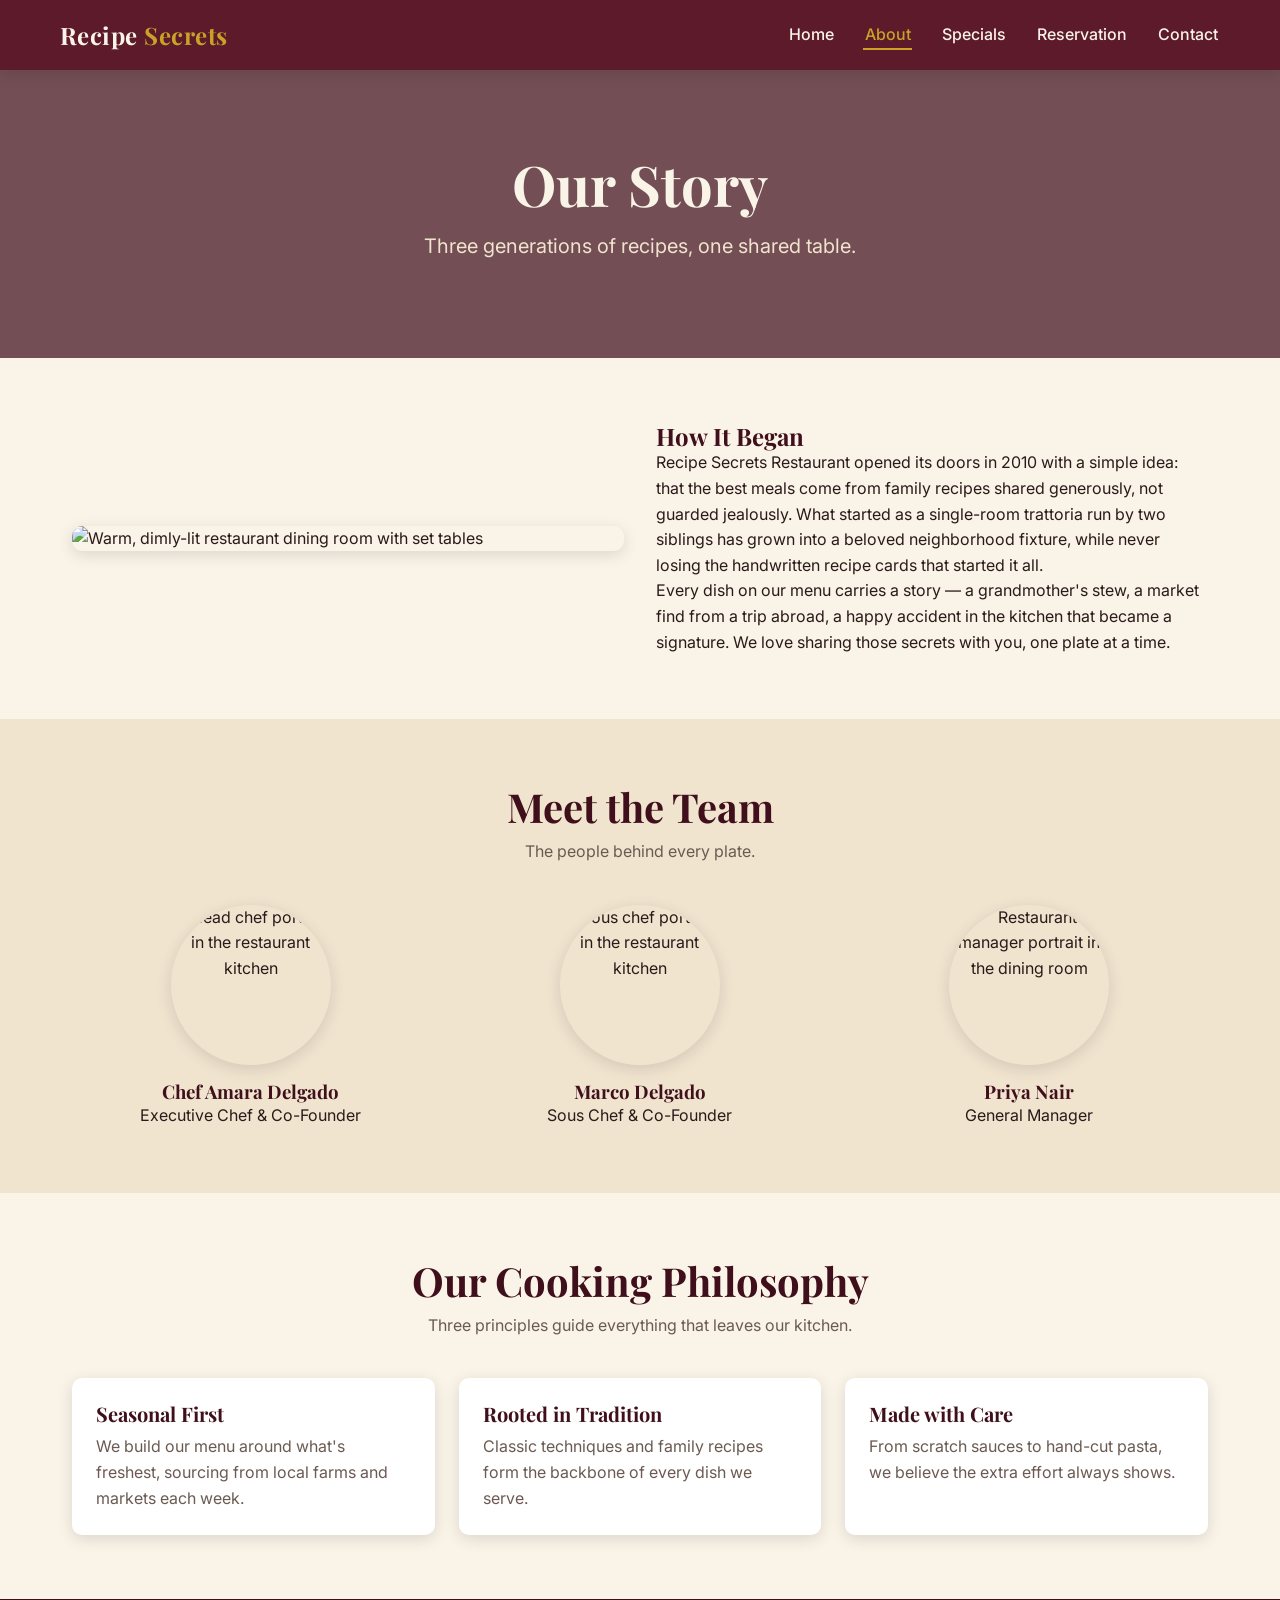
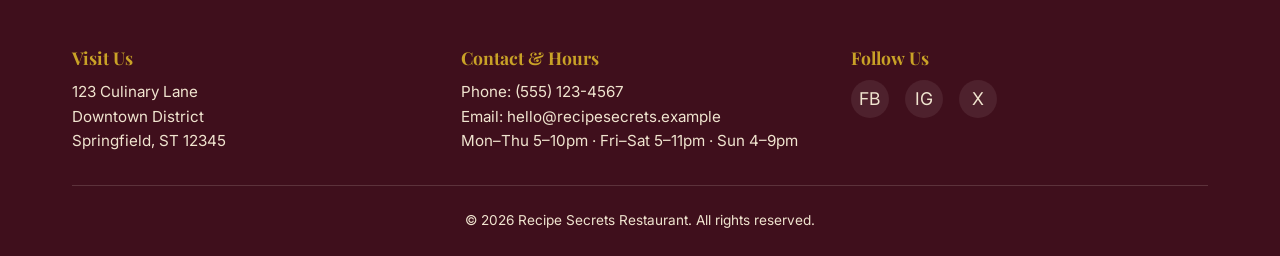
==== about.html @ 724ade4c "Initial commit: Recipe Secrets Restaurant website Add 5-page static site (home, about, specials, res" ====
<!DOCTYPE html>
<html lang="en">
<head>
  <meta charset="UTF-8" />
  <meta name="viewport" content="width=device-width, initial-scale=1.0" />
  <title>About Us | Recipe Secrets Restaurant</title>
  <meta
    name="description"
    content="Learn the story behind Recipe Secrets Restaurant, meet our chef and team, and discover our cooking philosophy."
  />
  <link rel="icon" href="data:image/svg+xml,<svg xmlns=%22http://www.w3.org/2000/svg%22 viewBox=%220 0 100 100%22><text y=%22.9em%22 font-size=%2290%22>🍽️</text></svg>" />
  <link rel="preconnect" href="https://fonts.googleapis.com" />
  <link rel="preconnect" href="https://fonts.gstatic.com" crossorigin />
  <link
    href="https://fonts.googleapis.com/css2?family=Playfair+Display:wght@600;700&family=Inter:wght@400;500;600;700&display=swap"
    rel="stylesheet"
  />
  <link rel="stylesheet" href="css/styles.css" />
</head>
<body>
  <a class="skip-link" href="#main-content">Skip to main content</a>

  <header class="site-header">
    <div class="nav-wrapper">
      <a href="index.html" class="logo">Recipe <span>Secrets</span></a>
      <button class="nav-toggle" aria-label="Toggle navigation menu" aria-expanded="false" aria-controls="main-nav">
        <span class="bar"></span>
        <span class="bar"></span>
        <span class="bar"></span>
      </button>
      <nav class="main-nav" id="main-nav" aria-label="Primary">
        <ul>
          <li><a href="index.html">Home</a></li>
          <li><a href="about.html" aria-current="page">About</a></li>
          <li><a href="specials.html">Specials</a></li>
          <li><a href="reservation.html">Reservation</a></li>
          <li><a href="contact.html">Contact</a></li>
        </ul>
      </nav>
    </div>
    <div class="nav-backdrop"></div>
  </header>

  <main id="main-content">
    <section class="hero page-hero">
      <div class="hero-content">
        <h1>Our Story</h1>
        <p class="tagline">Three generations of recipes, one shared table.</p>
      </div>
    </section>

    <!-- Restaurant story -->
    <section>
      <div class="container">
        <div class="story-grid">
          <img
            src="https://images.unsplash.com/photo-1414235077428-338989a2e8c0?auto=format&fit=crop&w=800&q=80"
            alt="Warm, dimly-lit restaurant dining room with set tables"
            loading="lazy"
          />
          <div>
            <h2>How It Began</h2>
            <!-- TODO: replace -->
            <p>
              Recipe Secrets Restaurant opened its doors in 2010 with a simple idea: that the best meals come from
              family recipes shared generously, not guarded jealously. What started as a single-room trattoria run
              by two siblings has grown into a beloved neighborhood fixture, while never losing the handwritten
              recipe cards that started it all.
            </p>
            <p>
              Every dish on our menu carries a story — a grandmother's stew, a market find from a trip abroad, a
              happy accident in the kitchen that became a signature. We love sharing those secrets with you, one
              plate at a time.
            </p>
          </div>
        </div>
      </div>
    </section>

    <!-- Chef / team -->
    <section class="alt-bg">
      <div class="container">
        <h2 class="section-title">Meet the Team</h2>
        <p class="section-subtitle">The people behind every plate.</p>
        <div class="team-grid">
          <div>
            <img
              src="https://images.unsplash.com/photo-1583394293214-28ded15ee548?auto=format&fit=crop&w=400&q=80"
              alt="Head chef portrait in the restaurant kitchen"
              loading="lazy"
            />
            <h3>Chef Amara Delgado</h3>
            <!-- TODO: replace -->
            <p>Executive Chef &amp; Co-Founder</p>
          </div>
          <div>
            <img
              src="https://images.unsplash.com/photo-1577219491135-ce391730fb2c?auto=format&fit=crop&w=400&q=80"
              alt="Sous chef portrait in the restaurant kitchen"
              loading="lazy"
            />
            <h3>Marco Delgado</h3>
            <!-- TODO: replace -->
            <p>Sous Chef &amp; Co-Founder</p>
          </div>
          <div>
            <img
              src="https://images.unsplash.com/photo-1544005313-94ddf0286df2?auto=format&fit=crop&w=400&q=80"
              alt="Restaurant manager portrait in the dining room"
              loading="lazy"
            />
            <h3>Priya Nair</h3>
            <!-- TODO: replace -->
            <p>General Manager</p>
          </div>
        </div>
      </div>
    </section>

    <!-- Philosophy -->
    <section>
      <div class="container">
        <h2 class="section-title">Our Cooking Philosophy</h2>
        <p class="section-subtitle">Three principles guide everything that leaves our kitchen.</p>
        <div class="philosophy-list">
          <div class="card-body">
            <h3>Seasonal First</h3>
            <!-- TODO: replace -->
            <p>We build our menu around what's freshest, sourcing from local farms and markets each week.</p>
          </div>
          <div class="card-body">
            <h3>Rooted in Tradition</h3>
            <!-- TODO: replace -->
            <p>Classic techniques and family recipes form the backbone of every dish we serve.</p>
          </div>
          <div class="card-body">
            <h3>Made with Care</h3>
            <!-- TODO: replace -->
            <p>From scratch sauces to hand-cut pasta, we believe the extra effort always shows.</p>
          </div>
        </div>
      </div>
    </section>
  </main>

  <footer class="site-footer">
    <div class="container">
      <div class="footer-grid">
        <div>
          <h3>Visit Us</h3>
          <!-- TODO: replace -->
          <address>
            123 Culinary Lane<br />
            Downtown District<br />
            Springfield, ST 12345
          </address>
        </div>
        <div>
          <h3>Contact & Hours</h3>
          <!-- TODO: replace -->
          <p>Phone: (555) 123-4567</p>
          <p>Email: hello@recipesecrets.example</p>
          <p>Mon–Thu 5–10pm · Fri–Sat 5–11pm · Sun 4–9pm</p>
        </div>
        <div>
          <h3>Follow Us</h3>
          <div class="social-links">
            <!-- TODO: replace with real social links -->
            <a href="#" aria-label="Facebook">FB</a>
            <a href="#" aria-label="Instagram">IG</a>
            <a href="#" aria-label="Twitter / X">X</a>
          </div>
        </div>
      </div>
      <div class="footer-bottom">
        <p>&copy; <span id="copyright-year">2026</span> Recipe Secrets Restaurant. All rights reserved.</p>
      </div>
    </div>
  </footer>

  <script src="js/main.js"></script>
</body>
</html>
---- css/styles.css ----
/* =========================================================
   Recipe Secrets Restaurant — shared stylesheet
   Palette: deep burgundy, cream, gold accent
   Headings: Playfair Display (serif) | Body: Inter (sans-serif)
   ========================================================= */

:root {
  --color-burgundy: #5c1a2b;
  --color-burgundy-dark: #3f0f1c;
  --color-cream: #faf3e8;
  --color-cream-dark: #f0e4cf;
  --color-gold: #c9a227;
  --color-gold-light: #e3c767;
  --color-text: #2b1a1a;
  --color-text-light: #6b5a52;
  --color-white: #ffffff;

  --font-heading: "Playfair Display", Georgia, serif;
  --font-body: "Inter", Arial, sans-serif;

  --max-width: 1200px;
  --radius: 10px;
  --shadow: 0 4px 16px rgba(0, 0, 0, 0.12);
}

/* ---------- Reset ---------- */
* {
  margin: 0;
  padding: 0;
  box-sizing: border-box;
}

html {
  scroll-behavior: smooth;
}

body {
  font-family: var(--font-body);
  color: var(--color-text);
  background-color: var(--color-cream);
  line-height: 1.6;
}

img {
  max-width: 100%;
  display: block;
}

a {
  color: inherit;
  text-decoration: none;
}

ul {
  list-style: none;
}

h1,
h2,
h3,
h4 {
  font-family: var(--font-heading);
  line-height: 1.2;
  color: var(--color-burgundy-dark);
}

.container {
  max-width: var(--max-width);
  margin: 0 auto;
  padding: 0 1.25rem;
}

/* ---------- Skip link (accessibility) ---------- */
.skip-link {
  position: absolute;
  left: -999px;
  top: 0;
  background: var(--color-gold);
  color: var(--color-burgundy-dark);
  padding: 0.5rem 1rem;
  z-index: 1000;
  font-weight: 600;
}

.skip-link:focus {
  left: 0;
}

/* ---------- Buttons ---------- */
.btn {
  display: inline-block;
  padding: 0.75rem 1.75rem;
  border-radius: 999px;
  font-weight: 600;
  font-family: var(--font-body);
  border: 2px solid transparent;
  cursor: pointer;
  transition: transform 0.15s ease, box-shadow 0.15s ease, background-color 0.15s ease, color 0.15s ease;
  font-size: 1rem;
}

.btn:hover,
.btn:focus-visible {
  transform: translateY(-2px);
  box-shadow: var(--shadow);
}

.btn-primary {
  background-color: var(--color-gold);
  color: var(--color-burgundy-dark);
}

.btn-primary:hover,
.btn-primary:focus-visible {
  background-color: var(--color-gold-light);
}

.btn-secondary {
  background-color: transparent;
  border-color: var(--color-cream);
  color: var(--color-cream);
}

.btn-secondary:hover,
.btn-secondary:focus-visible {
  background-color: var(--color-cream);
  color: var(--color-burgundy-dark);
}

/* ---------- Header / Nav ---------- */
.site-header {
  background-color: var(--color-burgundy);
  position: sticky;
  top: 0;
  z-index: 500;
  box-shadow: var(--shadow);
}

.nav-wrapper {
  display: flex;
  align-items: center;
  justify-content: space-between;
  padding: 1rem 1.25rem;
  max-width: var(--max-width);
  margin: 0 auto;
}

.logo {
  font-family: var(--font-heading);
  font-size: 1.5rem;
  color: var(--color-cream);
  font-weight: 700;
  letter-spacing: 0.02em;
}

.logo span {
  color: var(--color-gold);
}

.nav-toggle {
  display: none;
  flex-direction: column;
  justify-content: center;
  gap: 5px;
  background: none;
  border: none;
  cursor: pointer;
  padding: 0.5rem;
  z-index: 600;
}

.nav-toggle .bar {
  width: 26px;
  height: 3px;
  background-color: var(--color-cream);
  border-radius: 2px;
  transition: transform 0.2s ease, opacity 0.2s ease;
}

.nav-toggle[aria-expanded="true"] .bar:nth-child(1) {
  transform: translateY(8px) rotate(45deg);
}

.nav-toggle[aria-expanded="true"] .bar:nth-child(2) {
  opacity: 0;
}

.nav-toggle[aria-expanded="true"] .bar:nth-child(3) {
  transform: translateY(-8px) rotate(-45deg);
}

.main-nav ul {
  display: flex;
  gap: 1.75rem;
}

.main-nav a {
  color: var(--color-cream);
  font-weight: 500;
  padding: 0.25rem 0.1rem;
  border-bottom: 2px solid transparent;
  transition: border-color 0.15s ease, color 0.15s ease;
}

.main-nav a:hover,
.main-nav a:focus-visible {
  color: var(--color-gold-light);
}

.main-nav a[aria-current="page"] {
  color: var(--color-gold);
  border-bottom-color: var(--color-gold);
}

@media (max-width: 767px) {
  .nav-toggle {
    display: flex;
  }

  .main-nav {
    position: fixed;
    top: 0;
    right: 0;
    height: 100vh;
    width: min(75vw, 300px);
    background-color: var(--color-burgundy-dark);
    transform: translateX(100%);
    transition: transform 0.25s ease;
    padding: 5rem 1.5rem 2rem;
  }

  .main-nav.is-open {
    transform: translateX(0);
  }

  .main-nav ul {
    flex-direction: column;
    gap: 1.5rem;
  }

  .nav-backdrop {
    position: fixed;
    inset: 0;
    background: rgba(0, 0, 0, 0.5);
    opacity: 0;
    pointer-events: none;
    transition: opacity 0.25s ease;
    z-index: 400;
  }

  .nav-backdrop.is-visible {
    opacity: 1;
    pointer-events: auto;
  }
}

/* ---------- Hero ---------- */
.hero {
  position: relative;
  color: var(--color-cream);
  background: linear-gradient(rgba(63, 15, 28, 0.72), rgba(63, 15, 28, 0.72)),
    url("https://images.unsplash.com/photo-1517248135467-4c7edcad34c4?auto=format&fit=crop&w=1600&q=80") center/cover
      no-repeat;
  padding: 7rem 1.25rem 6rem;
  text-align: center;
}

.hero-content {
  max-width: 700px;
  margin: 0 auto;
}

.hero h1 {
  font-size: clamp(2.25rem, 6vw, 3.5rem);
  color: var(--color-cream);
  margin-bottom: 0.75rem;
}

.hero .tagline {
  font-size: 1.25rem;
  margin-bottom: 2rem;
  color: var(--color-cream-dark);
}

.hero-actions {
  display: flex;
  gap: 1rem;
  justify-content: center;
  flex-wrap: wrap;
}

.page-hero {
  padding: 5rem 1.25rem 4rem;
}

.page-hero h1 {
  color: var(--color-cream);
}

/* ---------- Sections ---------- */
section {
  padding: 4rem 0;
}

.section-title {
  text-align: center;
  font-size: clamp(1.75rem, 4vw, 2.5rem);
  margin-bottom: 0.5rem;
}

.section-subtitle {
  text-align: center;
  color: var(--color-text-light);
  max-width: 600px;
  margin: 0 auto 2.5rem;
}

.alt-bg {
  background-color: var(--color-cream-dark);
}

/* ---------- Cards grid (featured dishes / specials) ---------- */
.card-grid {
  display: grid;
  grid-template-columns: repeat(auto-fit, minmax(260px, 1fr));
  gap: 2rem;
}

.card {
  background-color: var(--color-white);
  border-radius: var(--radius);
  overflow: hidden;
  box-shadow: var(--shadow);
  display: flex;
  flex-direction: column;
}

.card img {
  height: 200px;
  width: 100%;
  object-fit: cover;
}

.card-body {
  padding: 1.5rem;
  flex: 1;
  display: flex;
  flex-direction: column;
}

.card-body h3 {
  font-size: 1.25rem;
  margin-bottom: 0.5rem;
}

.card-body p {
  color: var(--color-text-light);
  flex: 1;
}

.card-price {
  font-weight: 700;
  color: var(--color-burgundy);
  font-size: 1.1rem;
  margin-top: 1rem;
}

.tags {
  display: flex;
  gap: 0.4rem;
  margin-top: 0.75rem;
  flex-wrap: wrap;
}

.tag {
  font-size: 0.75rem;
  font-weight: 700;
  padding: 0.2rem 0.55rem;
  border-radius: 999px;
  background-color: var(--color-cream-dark);
  color: var(--color-burgundy);
  border: 1px solid var(--color-gold);
}

/* ---------- Opening hours table ---------- */
.hours-table {
  max-width: 420px;
  margin: 0 auto;
  width: 100%;
  border-collapse: collapse;
}

.hours-table th,
.hours-table td {
  padding: 0.6rem 0.5rem;
  text-align: left;
  border-bottom: 1px solid var(--color-cream-dark);
}

.hours-table th {
  width: 50%;
  font-weight: 600;
  color: var(--color-burgundy);
}

/* ---------- CTA band ---------- */
.cta-band {
  background-color: var(--color-burgundy);
  color: var(--color-cream);
  text-align: center;
  padding: 3.5rem 1.25rem;
}

.cta-band h2 {
  color: var(--color-cream);
  margin-bottom: 1rem;
}

/* ---------- About page ---------- */
.story-grid {
  display: grid;
  grid-template-columns: 1fr;
  gap: 2rem;
  align-items: center;
}

@media (min-width: 768px) {
  .story-grid {
    grid-template-columns: 1fr 1fr;
  }
}

.story-grid img {
  border-radius: var(--radius);
  box-shadow: var(--shadow);
}

.team-grid {
  display: grid;
  grid-template-columns: repeat(auto-fit, minmax(220px, 1fr));
  gap: 2rem;
  text-align: center;
}

.team-grid img {
  width: 160px;
  height: 160px;
  object-fit: cover;
  border-radius: 50%;
  margin: 0 auto 1rem;
  box-shadow: var(--shadow);
}

.philosophy-list {
  display: grid;
  grid-template-columns: repeat(auto-fit, minmax(220px, 1fr));
  gap: 1.5rem;
  margin-top: 2rem;
}

.philosophy-list .card-body {
  padding: 1.5rem;
  background-color: var(--color-white);
  border-radius: var(--radius);
  box-shadow: var(--shadow);
}

/* ---------- Forms ---------- */
.form-wrapper {
  max-width: 640px;
  margin: 0 auto;
  background-color: var(--color-white);
  padding: 2rem;
  border-radius: var(--radius);
  box-shadow: var(--shadow);
}

.form-row {
  display: grid;
  grid-template-columns: 1fr;
  gap: 1.25rem;
  margin-bottom: 1.25rem;
}

@media (min-width: 600px) {
  .form-row.two-col {
    grid-template-columns: 1fr 1fr;
  }
}

.form-field {
  display: flex;
  flex-direction: column;
  gap: 0.4rem;
}

.form-field label {
  font-weight: 600;
  font-size: 0.95rem;
}

.form-field .required {
  color: var(--color-burgundy);
}

.form-field input,
.form-field select,
.form-field textarea {
  font-family: var(--font-body);
  font-size: 1rem;
  padding: 0.65rem 0.75rem;
  border: 1px solid #cbb9a0;
  border-radius: 6px;
  background-color: var(--color-cream);
  color: var(--color-text);
}

.form-field input:focus,
.form-field select:focus,
.form-field textarea:focus {
  outline: 2px solid var(--color-gold);
  outline-offset: 1px;
  border-color: var(--color-gold);
}

.form-field textarea {
  resize: vertical;
  min-height: 110px;
}

.error-message {
  color: #a3261b;
  font-size: 0.85rem;
  min-height: 1.1em;
}

.form-field.has-error input,
.form-field.has-error select,
.form-field.has-error textarea {
  border-color: #a3261b;
}

.form-success {
  display: none;
  background-color: #e4f3e4;
  border: 1px solid #2e7d32;
  color: #1b4d1e;
  padding: 1rem 1.25rem;
  border-radius: 8px;
  margin-bottom: 1.25rem;
  font-weight: 600;
}

.form-success.is-visible {
  display: block;
}

.form-note {
  font-size: 0.85rem;
  color: var(--color-text-light);
  margin-top: 1rem;
}

/* ---------- Contact page ---------- */
.contact-grid {
  display: grid;
  grid-template-columns: 1fr;
  gap: 2.5rem;
}

@media (min-width: 900px) {
  .contact-grid {
    grid-template-columns: 1fr 1fr;
  }
}

.contact-info-list li {
  display: flex;
  gap: 0.75rem;
  margin-bottom: 1rem;
  align-items: flex-start;
}

.contact-info-list .icon {
  font-size: 1.25rem;
  color: var(--color-gold);
  flex-shrink: 0;
}

.map-frame {
  width: 100%;
  border: 0;
  border-radius: var(--radius);
  min-height: 260px;
  box-shadow: var(--shadow);
}

/* ---------- Footer ---------- */
.site-footer {
  background-color: var(--color-burgundy-dark);
  color: var(--color-cream-dark);
  padding: 3rem 0 1.5rem;
}

.footer-grid {
  display: grid;
  grid-template-columns: 1fr;
  gap: 2rem;
  margin-bottom: 2rem;
}

@media (min-width: 640px) {
  .footer-grid {
    grid-template-columns: repeat(3, 1fr);
  }
}

.footer-grid h3 {
  color: var(--color-gold);
  font-size: 1.1rem;
  margin-bottom: 0.75rem;
}

.footer-grid p,
.footer-grid address {
  font-style: normal;
  color: var(--color-cream-dark);
  font-size: 0.95rem;
}

.social-links {
  display: flex;
  gap: 1rem;
  margin-top: 0.5rem;
}

.social-links a {
  display: inline-flex;
  align-items: center;
  justify-content: center;
  width: 38px;
  height: 38px;
  border-radius: 50%;
  background-color: rgba(250, 243, 232, 0.08);
  font-size: 1.1rem;
  transition: background-color 0.15s ease;
}

.social-links a:hover,
.social-links a:focus-visible {
  background-color: var(--color-gold);
  color: var(--color-burgundy-dark);
}

.footer-bottom {
  text-align: center;
  border-top: 1px solid rgba(250, 243, 232, 0.15);
  padding-top: 1.5rem;
  font-size: 0.85rem;
  color: var(--color-cream-dark);
}

/* ---------- Utility ---------- */
.visually-hidden {
  position: absolute;
  width: 1px;
  height: 1px;
  overflow: hidden;
  clip: rect(0 0 0 0);
  white-space: nowrap;
}

@media (min-width: 1280px) {
  .container {
    padding: 0 2rem;
  }
}
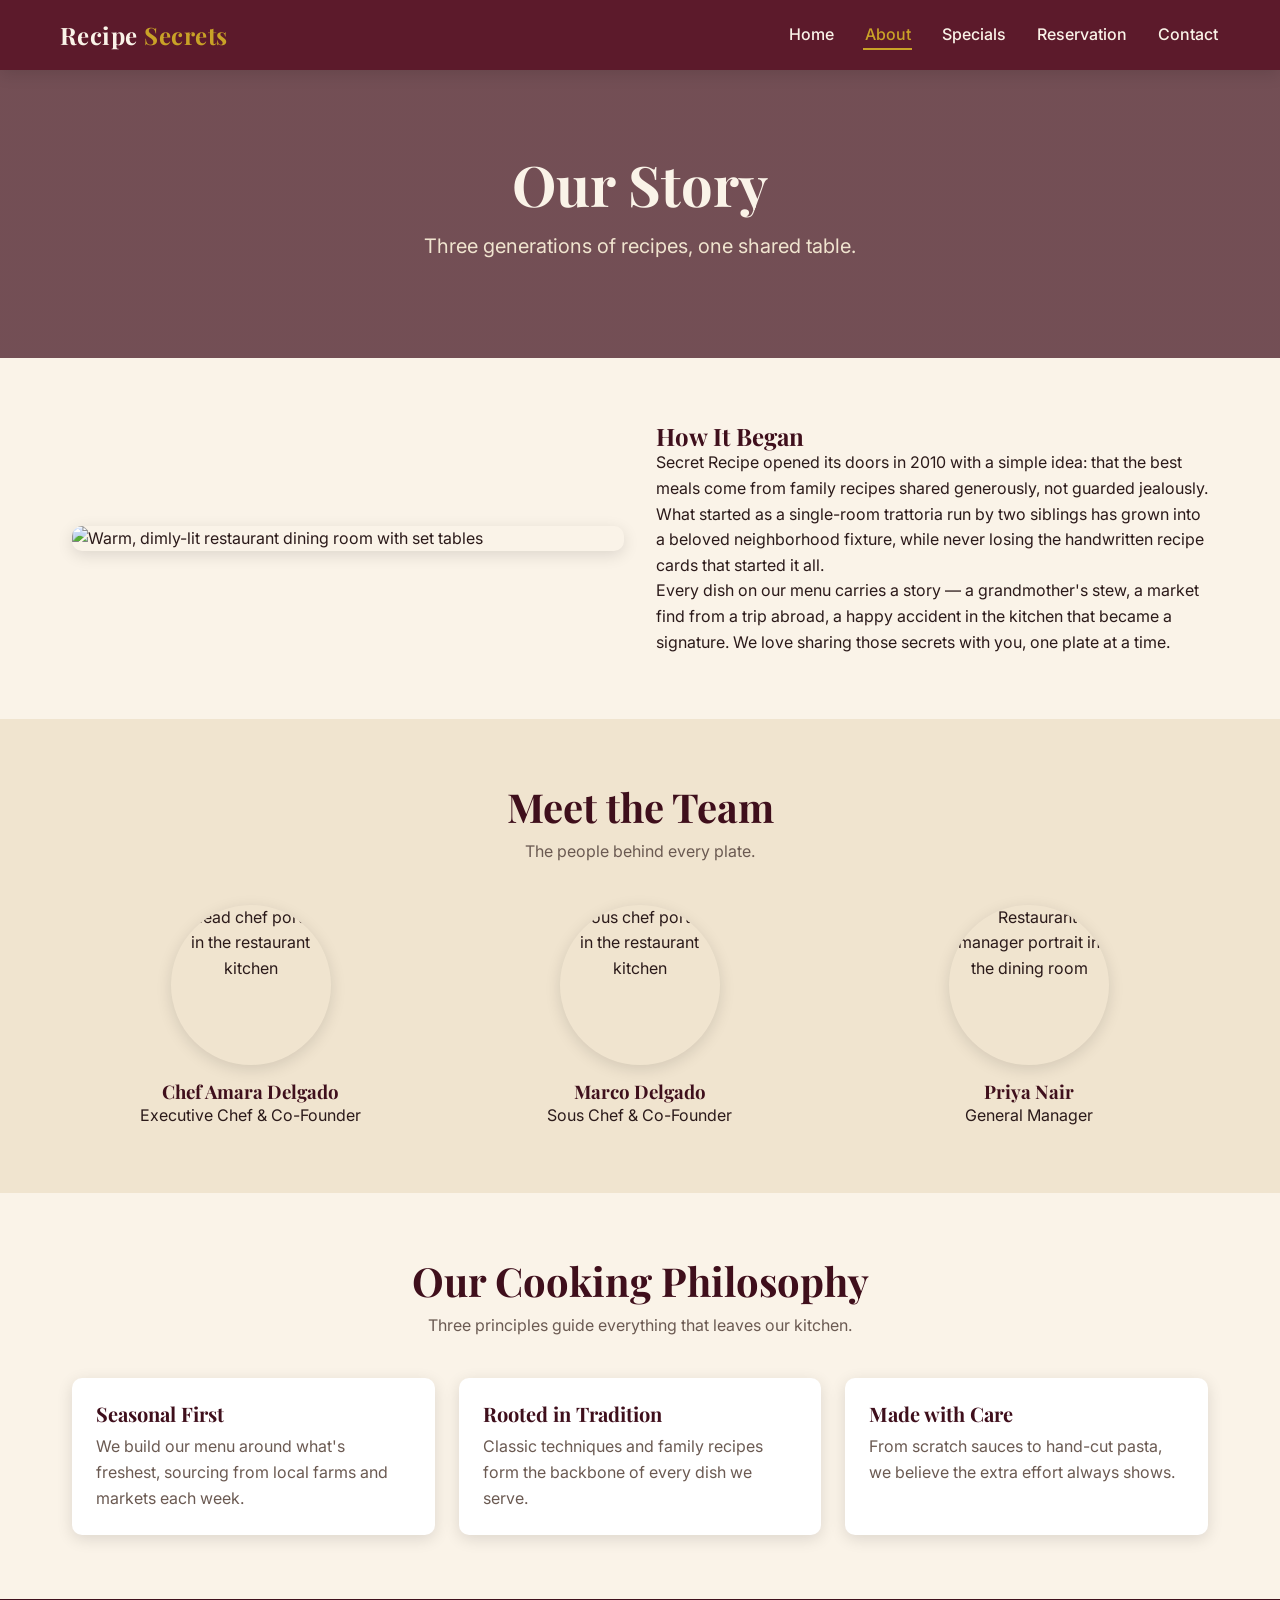
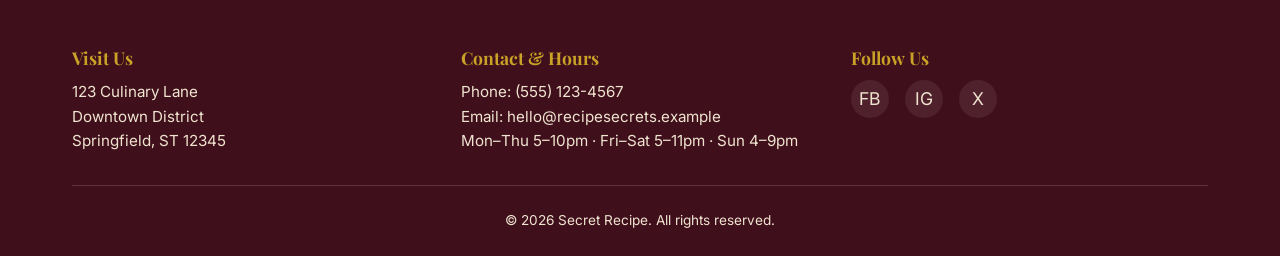
==== commit 2e42892e: "Rename restaurant to Secret Recipe and color hero heading yellow Co-Authored-By: Claude Sonnet 5 <no" ====
--- a/about.html
+++ b/about.html
@@ -3,10 +3,10 @@
 <head>
   <meta charset="UTF-8" />
   <meta name="viewport" content="width=device-width, initial-scale=1.0" />
-  <title>About Us | Recipe Secrets Restaurant</title>
+  <title>About Us | Secret Recipe</title>
   <meta
     name="description"
-    content="Learn the story behind Recipe Secrets Restaurant, meet our chef and team, and discover our cooking philosophy."
+    content="Learn the story behind Secret Recipe, meet our chef and team, and discover our cooking philosophy."
   />
   <link rel="icon" href="data:image/svg+xml,<svg xmlns=%22http://www.w3.org/2000/svg%22 viewBox=%220 0 100 100%22><text y=%22.9em%22 font-size=%2290%22>🍽️</text></svg>" />
   <link rel="preconnect" href="https://fonts.googleapis.com" />
@@ -62,7 +62,7 @@
             <h2>How It Began</h2>
             <!-- TODO: replace -->
             <p>
-              Recipe Secrets Restaurant opened its doors in 2010 with a simple idea: that the best meals come from
+              Secret Recipe opened its doors in 2010 with a simple idea: that the best meals come from
               family recipes shared generously, not guarded jealously. What started as a single-room trattoria run
               by two siblings has grown into a beloved neighborhood fixture, while never losing the handwritten
               recipe cards that started it all.
@@ -173,7 +173,7 @@
         </div>
       </div>
       <div class="footer-bottom">
-        <p>&copy; <span id="copyright-year">2026</span> Recipe Secrets Restaurant. All rights reserved.</p>
+        <p>&copy; <span id="copyright-year">2026</span> Secret Recipe. All rights reserved.</p>
       </div>
     </div>
   </footer>
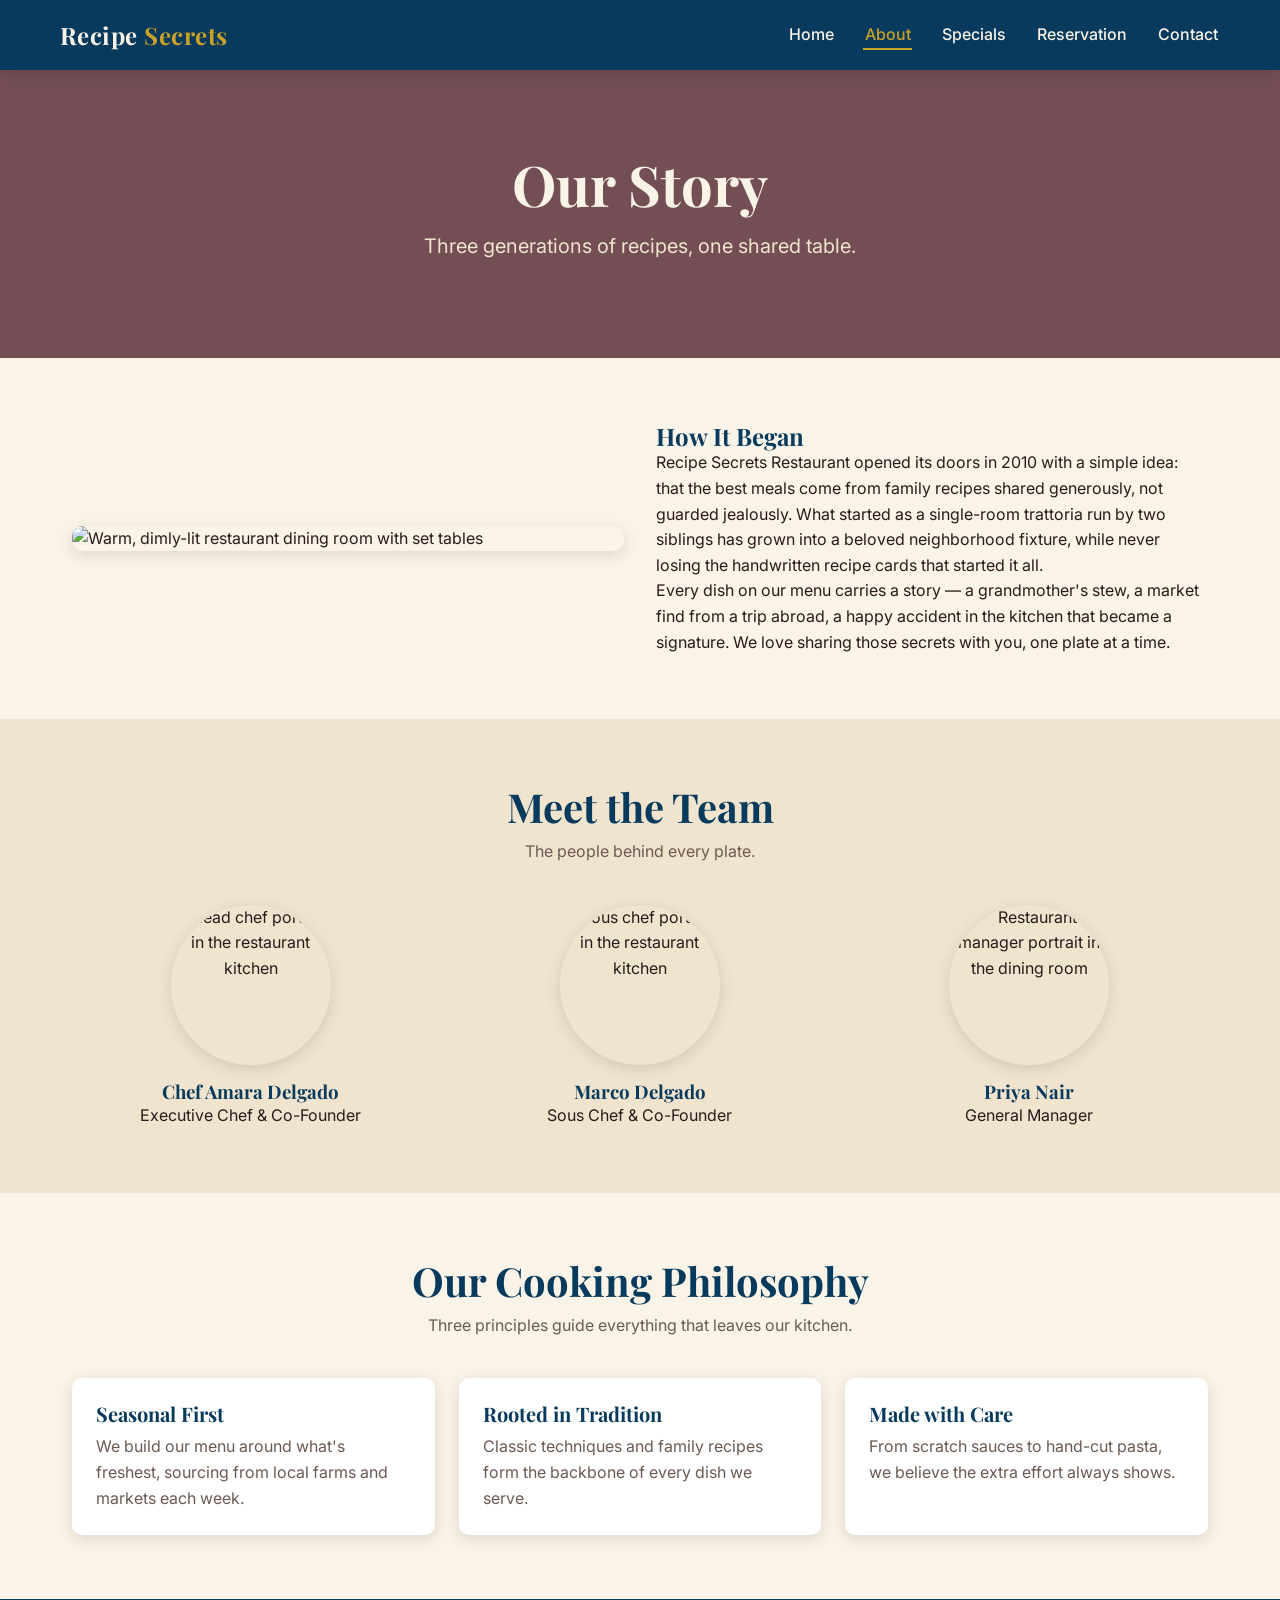
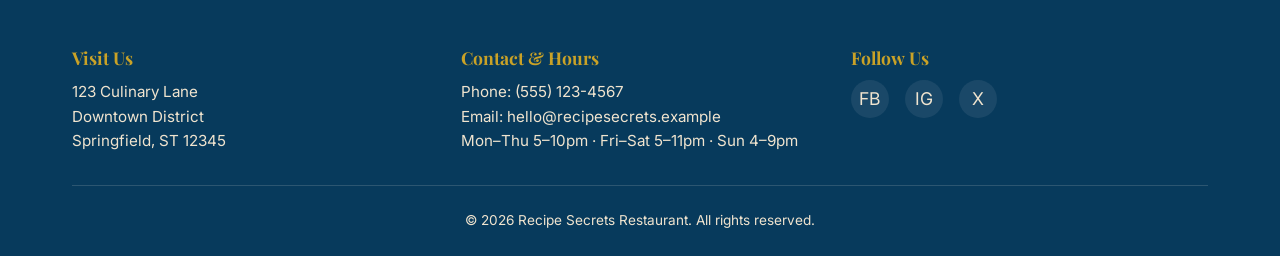
==== commit 5b95e979: "Revert "Rename restaurant to Secret Recipe and color hero heading yellow" This reverts commit 2e4289" ====
--- a/about.html
+++ b/about.html
@@ -3,10 +3,10 @@
 <head>
   <meta charset="UTF-8" />
   <meta name="viewport" content="width=device-width, initial-scale=1.0" />
-  <title>About Us | Secret Recipe</title>
+  <title>About Us | Recipe Secrets Restaurant</title>
   <meta
     name="description"
-    content="Learn the story behind Secret Recipe, meet our chef and team, and discover our cooking philosophy."
+    content="Learn the story behind Recipe Secrets Restaurant, meet our chef and team, and discover our cooking philosophy."
   />
   <link rel="icon" href="data:image/svg+xml,<svg xmlns=%22http://www.w3.org/2000/svg%22 viewBox=%220 0 100 100%22><text y=%22.9em%22 font-size=%2290%22>🍽️</text></svg>" />
   <link rel="preconnect" href="https://fonts.googleapis.com" />
@@ -62,7 +62,7 @@
             <h2>How It Began</h2>
             <!-- TODO: replace -->
             <p>
-              Secret Recipe opened its doors in 2010 with a simple idea: that the best meals come from
+              Recipe Secrets Restaurant opened its doors in 2010 with a simple idea: that the best meals come from
               family recipes shared generously, not guarded jealously. What started as a single-room trattoria run
               by two siblings has grown into a beloved neighborhood fixture, while never losing the handwritten
               recipe cards that started it all.
@@ -173,7 +173,7 @@
         </div>
       </div>
       <div class="footer-bottom">
-        <p>&copy; <span id="copyright-year">2026</span> Secret Recipe. All rights reserved.</p>
+        <p>&copy; <span id="copyright-year">2026</span> Recipe Secrets Restaurant. All rights reserved.</p>
       </div>
     </div>
   </footer>
--- a/css/styles.css
+++ b/css/styles.css
@@ -1,12 +1,12 @@
 /* =========================================================
    Recipe Secrets Restaurant — shared stylesheet
-   Palette: deep burgundy, cream, gold accent
+   Palette: bright light blue, cream, gold accent
    Headings: Playfair Display (serif) | Body: Inter (sans-serif)
    ========================================================= */
 
 :root {
-  --color-burgundy: #5c1a2b;
-  --color-burgundy-dark: #3f0f1c;
+  --color-blue: #11689c;
+  --color-blue-dark: #073a5c;
   --color-cream: #faf3e8;
   --color-cream-dark: #f0e4cf;
   --color-gold: #c9a227;
@@ -61,7 +61,7 @@
 h4 {
   font-family: var(--font-heading);
   line-height: 1.2;
-  color: var(--color-burgundy-dark);
+  color: var(--color-blue-dark);
 }
 
 .container {
@@ -76,7 +76,7 @@
   left: -999px;
   top: 0;
   background: var(--color-gold);
-  color: var(--color-burgundy-dark);
+  color: var(--color-blue-dark);
   padding: 0.5rem 1rem;
   z-index: 1000;
   font-weight: 600;
@@ -107,7 +107,7 @@
 
 .btn-primary {
   background-color: var(--color-gold);
-  color: var(--color-burgundy-dark);
+  color: var(--color-blue-dark);
 }
 
 .btn-primary:hover,
@@ -124,12 +124,12 @@
 .btn-secondary:hover,
 .btn-secondary:focus-visible {
   background-color: var(--color-cream);
-  color: var(--color-burgundy-dark);
+  color: var(--color-blue-dark);
 }
 
 /* ---------- Header / Nav ---------- */
 .site-header {
-  background-color: var(--color-burgundy);
+  background-color: var(--color-blue-dark);
   position: sticky;
   top: 0;
   z-index: 500;
@@ -223,7 +223,7 @@
     right: 0;
     height: 100vh;
     width: min(75vw, 300px);
-    background-color: var(--color-burgundy-dark);
+    background-color: var(--color-blue-dark);
     transform: translateX(100%);
     transition: transform 0.25s ease;
     padding: 5rem 1.5rem 2rem;
@@ -360,7 +360,7 @@
 
 .card-price {
   font-weight: 700;
-  color: var(--color-burgundy);
+  color: var(--color-blue);
   font-size: 1.1rem;
   margin-top: 1rem;
 }
@@ -378,7 +378,7 @@
   padding: 0.2rem 0.55rem;
   border-radius: 999px;
   background-color: var(--color-cream-dark);
-  color: var(--color-burgundy);
+  color: var(--color-blue);
   border: 1px solid var(--color-gold);
 }
 
@@ -400,12 +400,12 @@
 .hours-table th {
   width: 50%;
   font-weight: 600;
-  color: var(--color-burgundy);
+  color: var(--color-blue);
 }
 
 /* ---------- CTA band ---------- */
 .cta-band {
-  background-color: var(--color-burgundy);
+  background-color: var(--color-blue-dark);
   color: var(--color-cream);
   text-align: center;
   padding: 3.5rem 1.25rem;
@@ -500,7 +500,7 @@
 }
 
 .form-field .required {
-  color: var(--color-burgundy);
+  color: var(--color-blue);
 }
 
 .form-field input,
@@ -597,7 +597,7 @@
 
 /* ---------- Footer ---------- */
 .site-footer {
-  background-color: var(--color-burgundy-dark);
+  background-color: var(--color-blue-dark);
   color: var(--color-cream-dark);
   padding: 3rem 0 1.5rem;
 }
@@ -649,7 +649,7 @@
 .social-links a:hover,
 .social-links a:focus-visible {
   background-color: var(--color-gold);
-  color: var(--color-burgundy-dark);
+  color: var(--color-blue-dark);
 }
 
 .footer-bottom {
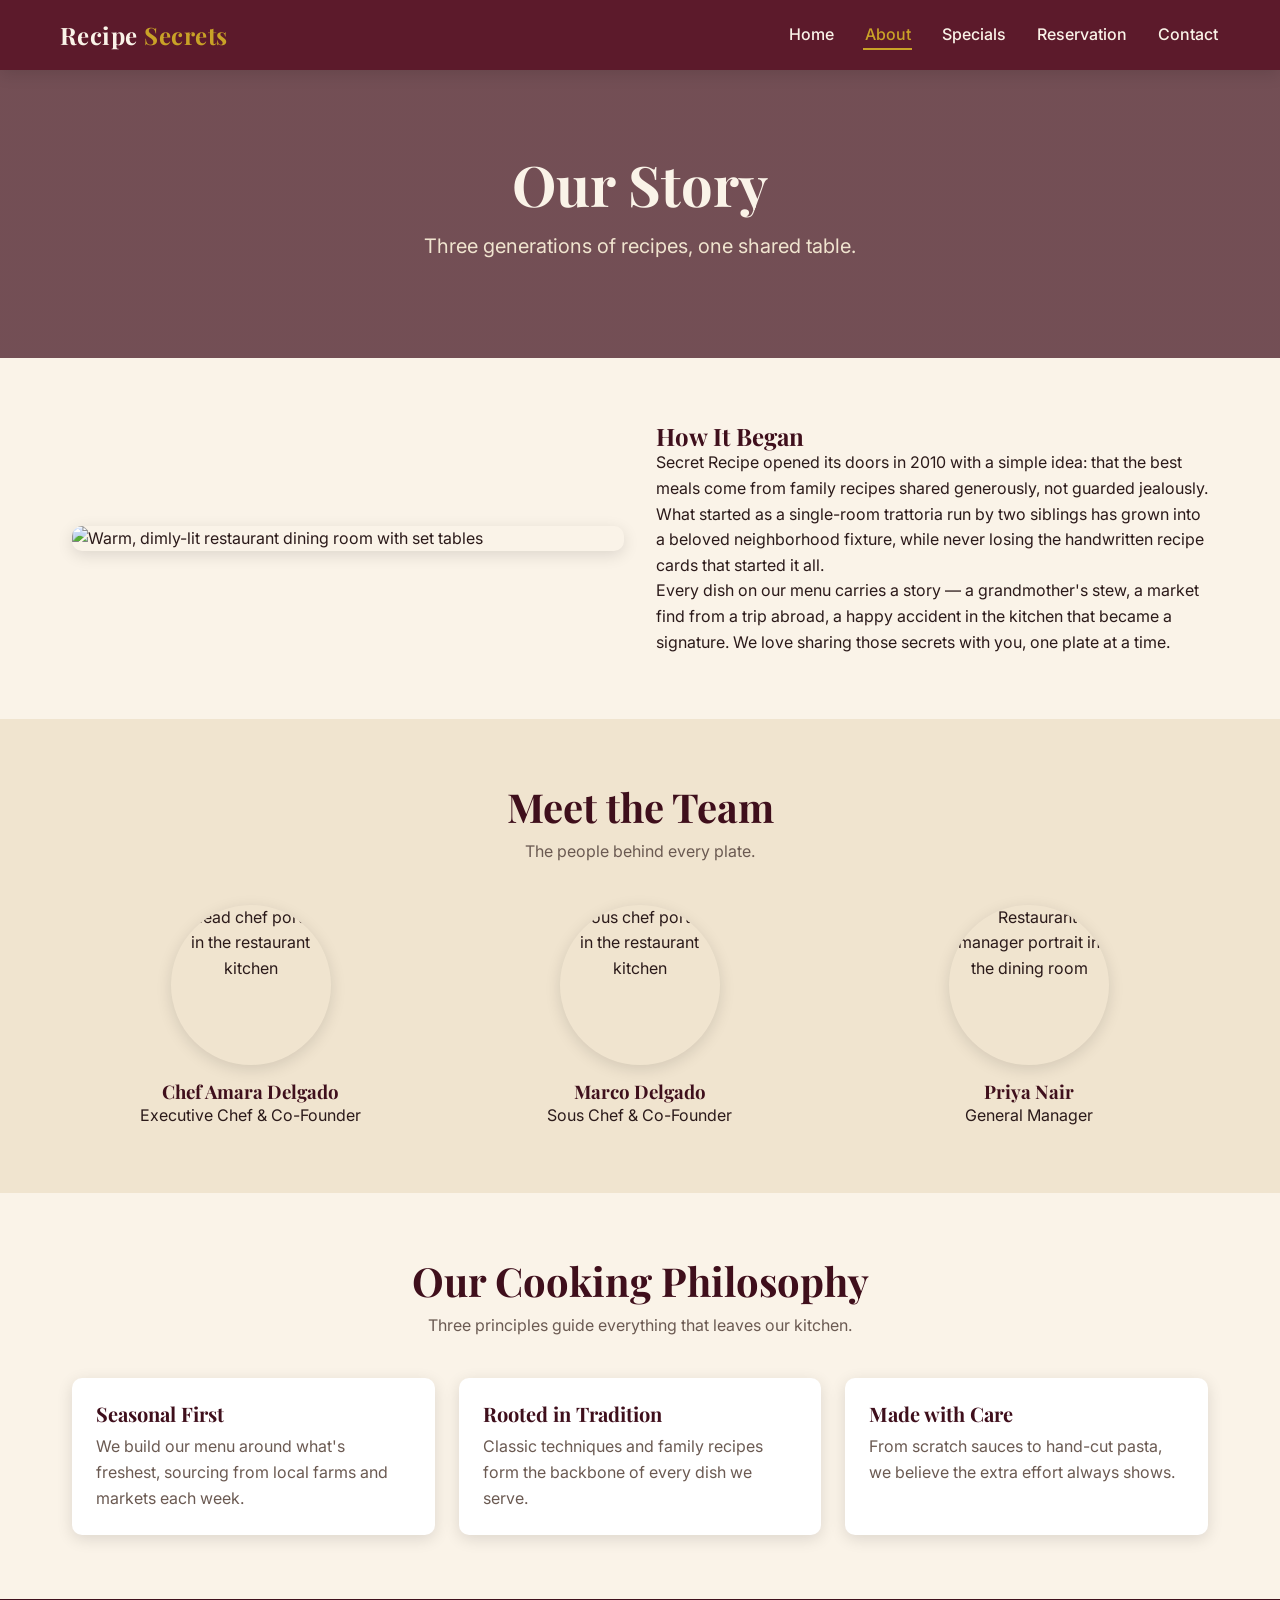
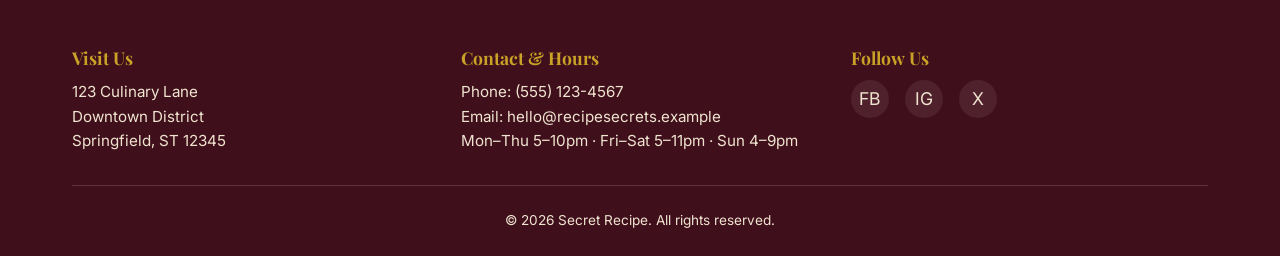
==== commit 76a1accb: "Rename restaurant to Secret Recipe Co-Authored-By: Claude Sonnet 5 <noreply@anthropic.com>" ====
--- a/about.html
+++ b/about.html
@@ -3,10 +3,10 @@
 <head>
   <meta charset="UTF-8" />
   <meta name="viewport" content="width=device-width, initial-scale=1.0" />
-  <title>About Us | Recipe Secrets Restaurant</title>
+  <title>About Us | Secret Recipe</title>
   <meta
     name="description"
-    content="Learn the story behind Recipe Secrets Restaurant, meet our chef and team, and discover our cooking philosophy."
+    content="Learn the story behind Secret Recipe, meet our chef and team, and discover our cooking philosophy."
   />
   <link rel="icon" href="data:image/svg+xml,<svg xmlns=%22http://www.w3.org/2000/svg%22 viewBox=%220 0 100 100%22><text y=%22.9em%22 font-size=%2290%22>🍽️</text></svg>" />
   <link rel="preconnect" href="https://fonts.googleapis.com" />
@@ -62,7 +62,7 @@
             <h2>How It Began</h2>
             <!-- TODO: replace -->
             <p>
-              Recipe Secrets Restaurant opened its doors in 2010 with a simple idea: that the best meals come from
+              Secret Recipe opened its doors in 2010 with a simple idea: that the best meals come from
               family recipes shared generously, not guarded jealously. What started as a single-room trattoria run
               by two siblings has grown into a beloved neighborhood fixture, while never losing the handwritten
               recipe cards that started it all.
@@ -173,7 +173,7 @@
         </div>
       </div>
       <div class="footer-bottom">
-        <p>&copy; <span id="copyright-year">2026</span> Recipe Secrets Restaurant. All rights reserved.</p>
+        <p>&copy; <span id="copyright-year">2026</span> Secret Recipe. All rights reserved.</p>
       </div>
     </div>
   </footer>
--- a/css/styles.css
+++ b/css/styles.css
@@ -1,12 +1,12 @@
 /* =========================================================
    Recipe Secrets Restaurant — shared stylesheet
-   Palette: bright light blue, cream, gold accent
+   Palette: deep burgundy, cream, gold accent
    Headings: Playfair Display (serif) | Body: Inter (sans-serif)
    ========================================================= */
 
 :root {
-  --color-blue: #11689c;
-  --color-blue-dark: #073a5c;
+  --color-burgundy: #5c1a2b;
+  --color-burgundy-dark: #3f0f1c;
   --color-cream: #faf3e8;
   --color-cream-dark: #f0e4cf;
   --color-gold: #c9a227;
@@ -61,7 +61,7 @@
 h4 {
   font-family: var(--font-heading);
   line-height: 1.2;
-  color: var(--color-blue-dark);
+  color: var(--color-burgundy-dark);
 }
 
 .container {
@@ -76,7 +76,7 @@
   left: -999px;
   top: 0;
   background: var(--color-gold);
-  color: var(--color-blue-dark);
+  color: var(--color-burgundy-dark);
   padding: 0.5rem 1rem;
   z-index: 1000;
   font-weight: 600;
@@ -107,7 +107,7 @@
 
 .btn-primary {
   background-color: var(--color-gold);
-  color: var(--color-blue-dark);
+  color: var(--color-burgundy-dark);
 }
 
 .btn-primary:hover,
@@ -124,12 +124,12 @@
 .btn-secondary:hover,
 .btn-secondary:focus-visible {
   background-color: var(--color-cream);
-  color: var(--color-blue-dark);
+  color: var(--color-burgundy-dark);
 }
 
 /* ---------- Header / Nav ---------- */
 .site-header {
-  background-color: var(--color-blue-dark);
+  background-color: var(--color-burgundy);
   position: sticky;
   top: 0;
   z-index: 500;
@@ -223,7 +223,7 @@
     right: 0;
     height: 100vh;
     width: min(75vw, 300px);
-    background-color: var(--color-blue-dark);
+    background-color: var(--color-burgundy-dark);
     transform: translateX(100%);
     transition: transform 0.25s ease;
     padding: 5rem 1.5rem 2rem;
@@ -360,7 +360,7 @@
 
 .card-price {
   font-weight: 700;
-  color: var(--color-blue);
+  color: var(--color-burgundy);
   font-size: 1.1rem;
   margin-top: 1rem;
 }
@@ -378,7 +378,7 @@
   padding: 0.2rem 0.55rem;
   border-radius: 999px;
   background-color: var(--color-cream-dark);
-  color: var(--color-blue);
+  color: var(--color-burgundy);
   border: 1px solid var(--color-gold);
 }
 
@@ -400,12 +400,12 @@
 .hours-table th {
   width: 50%;
   font-weight: 600;
-  color: var(--color-blue);
+  color: var(--color-burgundy);
 }
 
 /* ---------- CTA band ---------- */
 .cta-band {
-  background-color: var(--color-blue-dark);
+  background-color: var(--color-burgundy);
   color: var(--color-cream);
   text-align: center;
   padding: 3.5rem 1.25rem;
@@ -500,7 +500,7 @@
 }
 
 .form-field .required {
-  color: var(--color-blue);
+  color: var(--color-burgundy);
 }
 
 .form-field input,
@@ -597,7 +597,7 @@
 
 /* ---------- Footer ---------- */
 .site-footer {
-  background-color: var(--color-blue-dark);
+  background-color: var(--color-burgundy-dark);
   color: var(--color-cream-dark);
   padding: 3rem 0 1.5rem;
 }
@@ -649,7 +649,7 @@
 .social-links a:hover,
 .social-links a:focus-visible {
   background-color: var(--color-gold);
-  color: var(--color-blue-dark);
+  color: var(--color-burgundy-dark);
 }
 
 .footer-bottom {
